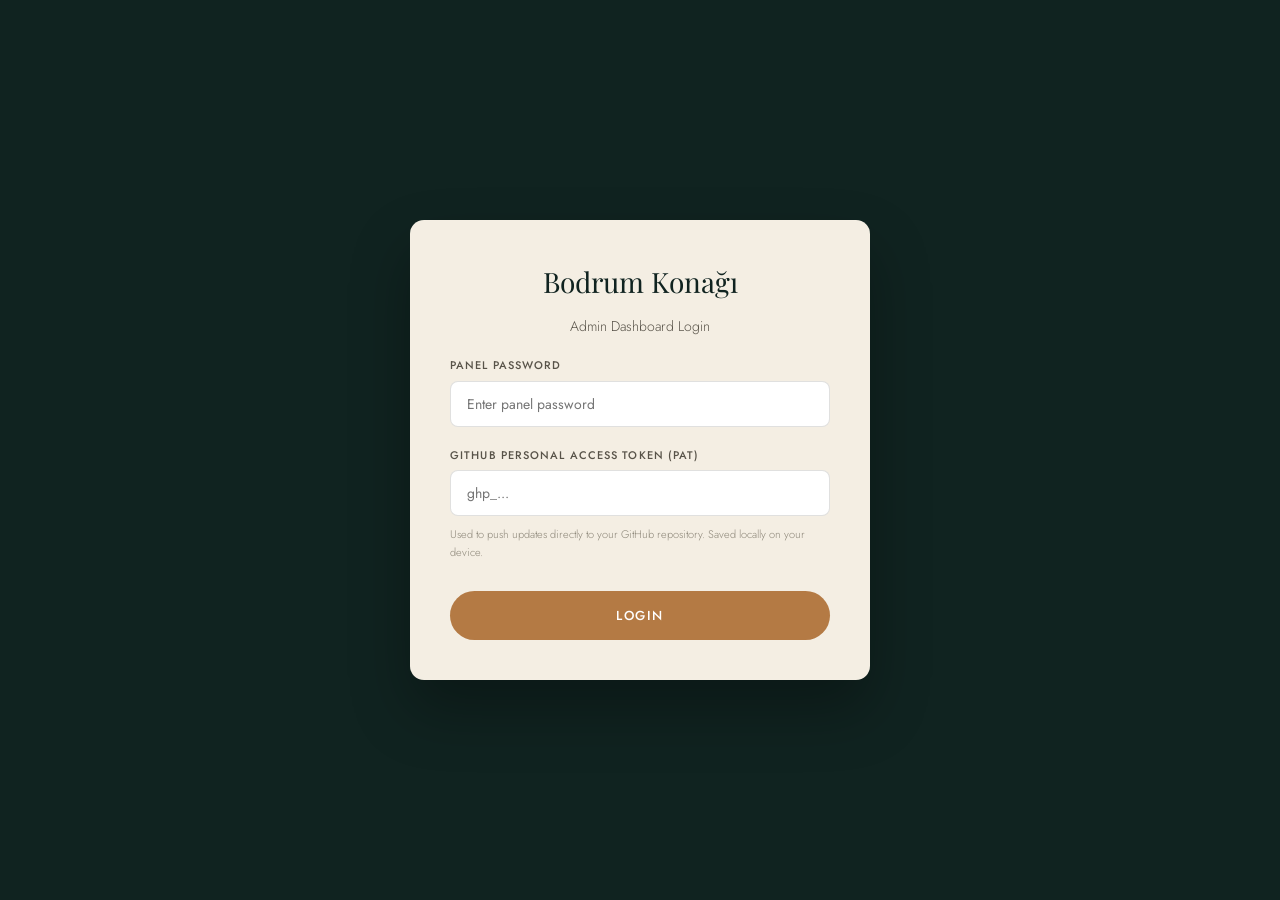
==== admin.html @ e1f04604 "feat: add room management admin panel" ====
<!DOCTYPE html>
<html lang="en">
<head>
  <meta charset="UTF-8">
  <meta name="viewport" content="width=device-width, initial-scale=1.0">
  <title>Bodrum Konağı — Admin Dashboard</title>
  <link rel="icon" href="assets/logo-mark.svg" type="image/svg+xml" />
  
  <!-- Fonts -->
  <link rel="preconnect" href="https://fonts.googleapis.com" />
  <link rel="preconnect" href="https://fonts.gstatic.com" crossorigin />
  <link href="https://fonts.googleapis.com/css2?family=Playfair+Display:ital,wght@0,400;0,500;0,600;0,700&family=Jost:wght@300;400;500;600&display=swap" rel="stylesheet" />
  
  <link rel="stylesheet" href="css/style.css" />
  <style>
    /* Inline CSS additions for admin panel to keep it isolated and neat */
    .admin-body {
      background: var(--paper-2);
      min-height: 100vh;
      color: var(--ink);
      font-family: var(--sans);
    }
    .admin-header {
      background: var(--dark);
      color: var(--cream);
      padding: 20px 0;
      border-bottom: 1px solid var(--line-d2);
      position: sticky;
      top: 0;
      z-index: 100;
    }
    .admin-header__inner {
      display: flex;
      justify-content: space-between;
      align-items: center;
    }
    .admin-header__title {
      font-family: var(--serif);
      font-size: 24px;
      font-weight: 500;
      display: flex;
      align-items: center;
      gap: 12px;
    }
    .admin-header__actions {
      display: flex;
      gap: 14px;
      align-items: center;
    }
    .admin-card {
      background: var(--paper);
      border: 1px solid var(--line);
      border-radius: var(--radius);
      padding: 24px;
      margin-top: 30px;
      box-shadow: 0 10px 30px -15px rgba(35,35,31,0.08);
    }
    .admin-grid {
      display: grid;
      grid-template-columns: repeat(auto-fill, minmax(320px, 1fr));
      gap: 24px;
      margin-top: 24px;
    }
    .room-card {
      background: var(--paper);
      border: 1px solid var(--line);
      border-radius: var(--radius);
      overflow: hidden;
      display: flex;
      flex-direction: column;
      transition: transform 0.3s var(--ease), box-shadow 0.3s var(--ease);
      position: relative;
    }
    .room-card:hover {
      transform: translateY(-4px);
      box-shadow: 0 15px 30px -10px rgba(35,35,31,0.12);
    }
    .room-card__img {
      width: 100%;
      height: 180px;
      object-fit: cover;
      border-bottom: 1px solid var(--line);
    }
    .room-card__content {
      padding: 20px;
      display: flex;
      flex-direction: column;
      flex: 1;
      gap: 12px;
    }
    .room-card__title {
      font-family: var(--serif);
      font-size: 20px;
      color: var(--ink);
    }
    .room-card__price {
      font-size: 24px;
      font-family: var(--serif);
      color: var(--bronze);
      font-weight: 600;
    }
    .room-card__meta {
      display: flex;
      flex-wrap: wrap;
      gap: 10px;
      font-size: 13px;
      color: var(--ink-soft);
    }
    .room-card__btn {
      margin-top: auto;
      width: 100%;
      justify-content: center;
    }
    
    /* Login Overlay */
    .login-overlay {
      position: fixed;
      inset: 0;
      background: var(--dark);
      z-index: 1000;
      display: flex;
      align-items: center;
      justify-content: center;
      padding: 20px;
      transition: opacity 0.5s var(--ease), visibility 0.5s;
    }
    .login-overlay.is-hidden {
      opacity: 0;
      visibility: hidden;
      pointer-events: none;
    }
    .login-card {
      background: var(--paper);
      border-radius: var(--radius);
      padding: 40px;
      width: 100%;
      max-width: 460px;
      box-shadow: 0 30px 60px rgba(0,0,0,0.3);
      display: flex;
      flex-direction: column;
      gap: 20px;
    }
    .login-card__title {
      font-family: var(--serif);
      font-size: 28px;
      text-align: center;
      color: var(--dark);
    }
    .login-card__desc {
      font-size: 14px;
      color: var(--ink-soft);
      text-align: center;
      margin-top: -10px;
    }
    .form-group {
      display: flex;
      flex-direction: column;
      gap: 6px;
    }
    .form-group label {
      font-size: 11px;
      letter-spacing: 0.1em;
      text-transform: uppercase;
      font-weight: 500;
      color: var(--ink-soft);
    }
    .form-input {
      padding: 12px 16px;
      border-radius: 8px;
      border: 1px solid var(--line);
      background: #fff;
      font-size: 14px;
      color: var(--ink);
      outline: none;
      transition: border-color 0.3s;
    }
    .form-input:focus {
      border-color: var(--bronze);
    }
    
    /* Edit Modal */
    .modal {
      position: fixed;
      inset: 0;
      background: rgba(16, 35, 32, 0.6);
      backdrop-filter: blur(8px);
      z-index: 900;
      display: flex;
      align-items: center;
      justify-content: center;
      padding: 20px;
      opacity: 0;
      visibility: hidden;
      transition: opacity 0.4s var(--ease), visibility 0.4s;
    }
    .modal.is-open {
      opacity: 1;
      visibility: visible;
    }
    .modal-content {
      background: var(--paper);
      border: 1px solid var(--line);
      border-radius: var(--radius);
      width: 100%;
      max-width: 700px;
      max-height: 90vh;
      overflow-y: auto;
      padding: 36px;
      box-shadow: 0 20px 50px rgba(0,0,0,0.25);
      position: relative;
    }
    .modal-header {
      display: flex;
      justify-content: space-between;
      align-items: center;
      border-bottom: 1px solid var(--line);
      padding-bottom: 18px;
      margin-bottom: 24px;
    }
    .modal-title {
      font-family: var(--serif);
      font-size: 24px;
      color: var(--dark);
    }
    .modal-close {
      font-size: 28px;
      cursor: pointer;
      line-height: 1;
      color: var(--muted);
      transition: color 0.3s;
    }
    .modal-close:hover {
      color: var(--ink);
    }
    .modal-grid {
      display: grid;
      grid-template-columns: 1fr 1fr;
      gap: 20px;
    }
    .modal-grid--full {
      grid-column: span 2;
    }
    .modal-actions {
      display: flex;
      justify-content: flex-end;
      gap: 14px;
      margin-top: 30px;
      border-top: 1px solid var(--line);
      padding-top: 20px;
    }
    
    /* Lang badge tabs */
    .tab-nav {
      display: flex;
      gap: 8px;
      margin-bottom: 14px;
      border-bottom: 1px solid var(--line);
      padding-bottom: 8px;
    }
    .tab-btn {
      font-size: 12px;
      font-weight: 500;
      padding: 6px 12px;
      border-radius: 4px;
      opacity: 0.6;
    }
    .tab-btn.is-active {
      background: var(--dark);
      color: var(--cream);
      opacity: 1;
    }
    .lang-section {
      display: none;
    }
    .lang-section.is-active {
      display: block;
    }
  </style>
</head>
<body class="admin-body">

  <!-- ============================ LOGIN OVERLAY ============================ -->
  <div class="login-overlay" id="loginOverlay">
    <div class="login-card">
      <div class="login-card__title">Bodrum Konağı</div>
      <div class="login-card__desc">Admin Dashboard Login</div>
      
      <div class="form-group">
        <label for="adminPass">Panel Password</label>
        <input type="password" id="adminPass" class="form-input" placeholder="Enter panel password" required />
      </div>
      
      <div class="form-group">
        <label for="ghToken">GitHub Personal Access Token (PAT)</label>
        <input type="password" id="ghToken" class="form-input" placeholder="ghp_..." required />
        <span style="font-size: 11px; color: var(--muted); margin-top: 4px;">Used to push updates directly to your GitHub repository. Saved locally on your device.</span>
      </div>
      
      <button class="btn btn--solid" id="loginBtn" style="justify-content: center; margin-top: 10px;">Login</button>
    </div>
  </div>

  <!-- ============================ HEADER ============================ -->
  <header class="admin-header">
    <div class="container admin-header__inner">
      <div class="admin-header__title">
        <img src="assets/logo-mark.svg" alt="" width="28" height="26" style="filter: brightness(0) invert(1);" />
        <span>BODRUM KONAĞI <span style="font-family: var(--script); color: var(--bronze-lt); font-size: 28px; margin-left: 6px;">Admin</span></span>
      </div>
      <div class="admin-header__actions">
        <button class="btn btn--outline-light" id="logoutBtn">Logout</button>
        <button class="btn btn--solid" id="publishBtn">Publish Changes</button>
      </div>
    </div>
  </header>

  <!-- ============================ DASHBOARD CONTENT ============================ -->
  <main class="container" style="padding-bottom: 80px;">
    
    <div class="admin-card">
      <h2 style="font-family: var(--serif); font-size: 28px; margin-bottom: 8px;">Rooms Management</h2>
      <p style="color: var(--ink-soft); font-size: 15px;">Update room rates, info, capacity, and details. Changes will be deployed automatically to the live website.</p>
      
      <div class="admin-grid" id="roomsGrid">
        <!-- Rendered dynamically -->
      </div>
    </div>
    
  </main>

  <!-- ============================ EDIT MODAL ============================ -->
  <div class="modal" id="editModal">
    <div class="modal-content">
      <div class="modal-header">
        <h3 class="modal-title" id="modalTitle">Edit Room</h3>
        <span class="modal-close" id="modalClose">&times;</span>
      </div>
      
      <form id="editForm">
        <input type="hidden" id="editRoomId" />
        
        <div class="tab-nav">
          <button type="button" class="tab-btn is-active" data-lang-tab="tr">Türkçe (TR)</button>
          <button type="button" class="tab-btn" data-lang-tab="en">English (EN)</button>
        </div>
        
        <!-- Localized Fields -->
        <div class="lang-section is-active" id="lang-tr">
          <div class="modal-grid">
            <div class="form-group modal-grid--full">
              <label for="roomNameTr">Oda Adı (TR)</label>
              <input type="text" id="roomNameTr" class="form-input" required />
            </div>
            <div class="form-group">
              <label for="roomViewTr">Manzara (TR)</label>
              <input type="text" id="roomViewTr" class="form-input" />
            </div>
            <div class="form-group">
              <label for="roomFloorTr">Bulunduğu Kat (TR)</label>
              <input type="text" id="roomFloorTr" class="form-input" />
            </div>
            <div class="form-group modal-grid--full">
              <label for="roomDescTr">Oda Açıklaması (TR)</label>
              <textarea id="roomDescTr" class="form-input" rows="3" style="resize: vertical;" required></textarea>
            </div>
            <div class="form-group modal-grid--full">
              <label for="roomBedsTr">Yatak Tipi (TR)</label>
              <input type="text" id="roomBedsTr" class="form-input" />
            </div>
          </div>
        </div>
        
        <div class="lang-section" id="lang-en">
          <div class="modal-grid">
            <div class="form-group modal-grid--full">
              <label for="roomNameEn">Room Name (EN)</label>
              <input type="text" id="roomNameEn" class="form-input" required />
            </div>
            <div class="form-group">
              <label for="roomViewEn">View (EN)</label>
              <input type="text" id="roomViewEn" class="form-input" />
            </div>
            <div class="form-group">
              <label for="roomFloorEn">Floor (EN)</label>
              <input type="text" id="roomFloorEn" class="form-input" />
            </div>
            <div class="form-group modal-grid--full">
              <label for="roomDescEn">Room Description (EN)</label>
              <textarea id="roomDescEn" class="form-input" rows="3" style="resize: vertical;" required></textarea>
            </div>
            <div class="form-group modal-grid--full">
              <label for="roomBedsEn">Bed Type (EN)</label>
              <input type="text" id="roomBedsEn" class="form-input" />
            </div>
          </div>
        </div>
        
        <!-- Common Fields -->
        <div class="modal-grid" style="margin-top: 24px; border-top: 1px solid var(--line); padding-top: 20px;">
          <div class="form-group">
            <label for="roomPrice">Price per Night (TRY)</label>
            <input type="number" id="roomPrice" class="form-input" min="0" required />
          </div>
          <div class="form-group">
            <label for="roomCapacity">Guest Capacity</label>
            <input type="number" id="roomCapacity" class="form-input" min="1" max="10" required />
          </div>
          <div class="form-group">
            <label for="roomSize">Room Size (m²)</label>
            <input type="number" id="roomSize" class="form-input" min="1" required />
          </div>
          <div class="form-group">
            <label for="roomCount">Room Count</label>
            <input type="number" id="roomCount" class="form-input" min="1" required />
          </div>
        </div>
        
        <div class="modal-actions">
          <button type="button" class="btn btn--outline" id="modalCancelBtn">Cancel</button>
          <button type="submit" class="btn btn--solid">Save Changes</button>
        </div>
      </form>
    </div>
  </div>

  <script src="js/data.js"></script>
  <script src="js/admin.js"></script>
</body>
</html>
---- css/style.css ----
/* =============================================================================
   BODRUM KONAĞI — STYLES
   Palette: Aegean (paper/sand · teal-charcoal · bronze + turquoise)
   Type:    Playfair Display (display) · Jost (UI/body) · Sacramento (script)
   ========================================================================== */

:root{
  --paper:#F4EEE3; --paper-2:#ECE4D6; --sand:#E3D8C5;
  --ink:#23231F; --ink-soft:#585349; --muted:#8C8678;
  --dark:#102320; --dark-2:#163029; --dark-3:#1E3A33;
  --cream:#F1E9DB; --cream-soft:#CBC4B4; --muted-d:#90A39A;
  --sun:#E08A3C; --bronze:#B47A44; --bronze-lt:#CB9357; --teal:#2E7C72; --turq:#46B29D;

  --line:rgba(35,35,31,.14); --line-2:rgba(35,35,31,.08);
  --line-d:rgba(241,233,219,.18); --line-d2:rgba(241,233,219,.08);

  --serif:'Playfair Display',Georgia,'Times New Roman',serif;
  --sans:'Jost',-apple-system,BlinkMacSystemFont,system-ui,sans-serif;
  --script:'Sacramento','Segoe Script',cursive;

  --container:1280px;
  --gut:clamp(20px,5vw,80px);
  --ease:cubic-bezier(.22,.61,.36,1);
  --ease-2:cubic-bezier(.76,0,.24,1);
  --radius:14px;
}

/* ---------- reset ---------- */
*,*::before,*::after{box-sizing:border-box;margin:0;padding:0}
html{scroll-behavior:smooth;-webkit-text-size-adjust:100%}
@media (prefers-reduced-motion:reduce){html{scroll-behavior:auto}}
body{
  font-family:var(--sans);
  background:var(--paper);
  color:var(--ink);
  line-height:1.6;
  font-weight:300;
  -webkit-font-smoothing:antialiased;
  text-rendering:optimizeLegibility;
  overflow-x:hidden;
}
img{display:block;max-width:100%;height:auto}
a{color:inherit;text-decoration:none}
button{font-family:inherit;cursor:pointer;border:none;background:none;color:inherit}
ul{list-style:none}
input,select{font-family:inherit;color:inherit}
::selection{background:var(--bronze);color:#fff}

/* hide native cursor when custom cursor is active */
body.has-cursor, body.has-cursor *{cursor:none !important}

/* ---------- typography ---------- */
.display{font-family:var(--serif);font-weight:500;line-height:1.04;letter-spacing:-.01em}
.display-i{font-family:var(--serif);font-style:italic;font-weight:500;line-height:1.04}
.eyebrow{
  display:inline-block;font-size:12px;font-weight:500;letter-spacing:.26em;
  text-transform:uppercase;color:var(--bronze);position:relative;padding-left:34px;
}
.eyebrow::before{content:"";position:absolute;left:0;top:50%;width:24px;height:1px;background:currentColor;opacity:.8}
.eyebrow--light{color:var(--bronze-lt)}
.section--dark .eyebrow{color:var(--bronze-lt)}

.section{padding:clamp(80px,11vw,160px) 0}
.container{width:100%;max-width:var(--container);margin:0 auto;padding:0 var(--gut)}
.section--dark{background:var(--dark);color:var(--cream)}
.section-title{font-size:clamp(34px,5.2vw,68px)}
.section-head{display:flex;justify-content:space-between;align-items:flex-end;gap:40px;margin-bottom:clamp(40px,6vw,72px)}
.section-head--center{flex-direction:column;align-items:center;text-align:center}
.section-head--center .section-title{max-width:16ch}
.section-head__note{max-width:42ch;color:var(--muted-d);font-size:16px}
.section-head .eyebrow{margin-bottom:22px}

/* ---------- buttons ---------- */
.btn{
  display:inline-flex;align-items:center;gap:10px;
  font-size:13px;font-weight:500;letter-spacing:.12em;text-transform:uppercase;
  padding:15px 26px;border-radius:60px;transition:.4s var(--ease);white-space:nowrap;
}
.btn .icon{width:17px;height:17px}
.btn--ghost{border:1px solid var(--line)}
.btn--ghost:hover{background:var(--ink);color:var(--paper);border-color:var(--ink)}
.btn--solid{background:var(--bronze);color:#fff}
.btn--solid:hover{background:var(--sun)}
.btn--dark{background:var(--ink);color:var(--paper)}
.btn--dark:hover{background:var(--bronze)}
.btn--outline{border:1px solid var(--line);color:var(--ink)}
.btn--outline:hover{background:var(--ink);color:var(--paper);border-color:var(--ink)}
.btn--outline-light{border-color:var(--line-d);color:var(--cream)}
.btn--outline-light:hover{background:var(--cream);color:var(--dark);border-color:var(--cream)}

.round-btn{
  width:52px;height:52px;border-radius:50%;border:1px solid var(--line-d);
  display:inline-flex;align-items:center;justify-content:center;transition:.4s var(--ease)}
.round-btn .icon{width:20px;height:20px}
.round-btn:hover{background:var(--cream);color:var(--dark);border-color:var(--cream)}

.icon{width:20px;height:20px;display:inline-block;vertical-align:middle;flex:none}

/* ---------- reveal animation ---------- */
.reveal{opacity:0;transform:translateY(30px);transition:opacity 1s var(--ease),transform 1s var(--ease)}
.reveal.is-in{opacity:1;transform:none}
@media (prefers-reduced-motion:reduce){.reveal{opacity:1;transform:none;transition:none}}

/* =========================== PRELOADER =========================== */
.preloader{position:fixed;inset:0;z-index:2000;background:var(--dark);
  display:flex;align-items:center;justify-content:center;transition:opacity .8s var(--ease),visibility .8s}
.preloader.is-done{opacity:0;visibility:hidden}
.preloader__inner{text-align:center;color:var(--cream)}
.preloader__mark{display:none}
.preloader__logo{margin:0 auto 18px;color:var(--cream);opacity:.96;animation:floaty 3s ease-in-out infinite}
.preloader__name{font-family:var(--serif);font-size:30px;letter-spacing:.18em}
.preloader__name span{font-family:var(--script);font-style:normal;color:var(--bronze-lt);letter-spacing:0;font-size:34px;margin-left:6px}
.preloader__count{font-size:13px;letter-spacing:.2em;color:var(--muted-d);margin-top:14px}
@keyframes floaty{50%{transform:translateY(-8px)}}

/* =========================== CUSTOM CURSOR =========================== */
.cursor{position:fixed;top:0;left:0;z-index:1500;pointer-events:none;mix-blend-mode:difference;display:none}
body.has-cursor .cursor{display:block}
.cursor__dot{position:absolute;width:6px;height:6px;border-radius:50%;background:#fff;transform:translate(-50%,-50%)}
.cursor__ring{position:absolute;width:40px;height:40px;border:1px solid rgba(255,255,255,.7);border-radius:50%;
  transform:translate(-50%,-50%);transition:width .3s var(--ease),height .3s var(--ease),opacity .3s}
.cursor.is-hover .cursor__ring{width:64px;height:64px;background:rgba(255,255,255,.08)}
.cursor.is-down .cursor__ring{width:30px;height:30px}

/* =========================== HEADER =========================== */
.header{position:fixed;top:0;left:0;width:100%;z-index:1000;transition:.5s var(--ease);color:#fff}
.header__inner{display:flex;align-items:center;justify-content:space-between;
  padding:22px var(--gut);gap:20px;transition:.5s var(--ease)}
.header::after{content:"";position:absolute;inset:0;background:var(--paper);opacity:0;transition:.5s var(--ease);z-index:-1;
  box-shadow:0 1px 0 var(--line)}
.header.is-solid{color:var(--ink)}
.header.is-solid::after{opacity:1}
.header.is-solid .lang__btn,.header.is-solid .header__link{color:var(--ink)}
.header.is-hidden{transform:translateY(-100%)}

.header__left,.header__right{display:flex;align-items:center;gap:24px;flex:1}
.header__right{justify-content:flex-end}
.nav-btn{display:inline-flex;align-items:center;gap:9px;font-size:12px;letter-spacing:.18em;text-transform:uppercase;font-weight:500}
.nav-btn .icon{width:22px;height:22px}
.lang{display:inline-flex;align-items:center;gap:7px;font-size:12px;letter-spacing:.1em;font-weight:500}
.lang__btn{opacity:.55;transition:.3s;letter-spacing:.1em}
.lang__btn.is-active{opacity:1}
.lang__btn:hover{opacity:1}
.lang__sep{opacity:.4}
.header__link{font-size:12px;letter-spacing:.18em;text-transform:uppercase;font-weight:500}
.header__book{padding:12px 22px}
.header.is-solid .header__book{border-color:var(--line)}

/* brand */
.brand{display:inline-flex;align-items:center;gap:11px}
.brand__mark{color:currentColor}
.brand__text{display:flex;flex-direction:column;line-height:1}
.brand__name{font-family:var(--serif);font-size:18px;letter-spacing:.22em;font-weight:600}
.brand__sub{font-family:var(--script);font-size:21px;color:var(--bronze-lt);margin-top:-3px;margin-left:1px}
.header.is-solid .brand__sub{color:var(--bronze)}

/* =========================== FULLSCREEN MENU =========================== */
.menu{position:fixed;inset:0;z-index:1200;visibility:hidden;pointer-events:none}
.menu.is-open{visibility:visible;pointer-events:auto}
.menu__bg{position:absolute;inset:0;background:var(--dark);clip-path:circle(0% at calc(100% - 60px) 60px);
  transition:clip-path .8s var(--ease-2)}
.menu.is-open .menu__bg{clip-path:circle(150% at calc(100% - 60px) 60px)}
.menu__close{position:absolute;top:26px;right:var(--gut);z-index:2;color:var(--cream);width:48px;height:48px;
  display:flex;align-items:center;justify-content:center;border:1px solid var(--line-d);border-radius:50%;transition:.4s}
.menu__close .icon{width:22px;height:22px}
.menu__close:hover{background:var(--cream);color:var(--dark)}
.menu__inner{position:relative;z-index:1;height:100%;display:grid;grid-template-columns:1.4fr .8fr;align-items:center;
  gap:40px;padding:0 var(--gut);max-width:var(--container);margin:0 auto;opacity:0;transition:opacity .4s .3s}
.menu.is-open .menu__inner{opacity:1}
.menu__nav{display:flex;flex-direction:column;gap:6px}
.menu__link{font-family:var(--serif);font-size:clamp(34px,6vw,64px);color:var(--cream);line-height:1.12;
  display:flex;align-items:baseline;gap:20px;transition:.4s var(--ease);opacity:.92}
.menu__link:hover{color:var(--bronze-lt);transform:translateX(14px)}
.menu__num{font-family:var(--sans);font-size:13px;letter-spacing:.1em;color:var(--muted-d);font-weight:400}
.menu__aside{display:flex;flex-direction:column;gap:36px;border-left:1px solid var(--line-d);padding-left:48px}
.menu__group{display:flex;flex-direction:column;gap:8px}
.menu__label{font-size:11px;letter-spacing:.24em;text-transform:uppercase;color:var(--bronze-lt);margin-bottom:6px}
.menu__contact{color:var(--cream);font-size:17px;transition:.3s}
.menu__contact:hover{color:var(--bronze-lt)}
.menu__addr{color:var(--cream-soft);font-size:15px;line-height:1.7}

/* =========================== HERO =========================== */
.hero{position:relative;min-height:100svh;display:flex;flex-direction:column;justify-content:center;
  align-items:center;text-align:center;color:#fff;padding:120px var(--gut) 220px;overflow:hidden}
.hero__media{position:absolute;inset:0;z-index:-2}
.hero__img{width:100%;height:120%;object-fit:cover;will-change:transform}
.hero__scrim{position:absolute;inset:0;background:
  linear-gradient(180deg,rgba(16,35,32,.46) 0%,rgba(16,35,32,.12) 28%,rgba(16,35,32,.25) 62%,rgba(16,35,32,.72) 100%)}
.hero__content{max-width:1000px;display:flex;flex-direction:column;align-items:center;gap:18px;z-index:1}
.hero__content .eyebrow{margin-bottom:8px;color:#fff;opacity:.92}
.hero__title{font-size:clamp(52px,11vw,150px);font-weight:500;text-shadow:0 4px 40px rgba(0,0,0,.25)}
.hero__tag{font-size:clamp(22px,3.4vw,40px);color:#fff;opacity:.96;margin-top:-6px}
.hero__support{max-width:54ch;font-size:clamp(15px,1.5vw,18px);color:rgba(255,255,255,.86);font-weight:300}

.hero__scroll{position:absolute;bottom:34px;left:50%;transform:translateX(-50%);
  display:flex;flex-direction:column;align-items:center;gap:10px;font-size:11px;letter-spacing:.24em;
  text-transform:uppercase;color:rgba(255,255,255,.8);z-index:1}
.hero__scroll-line{width:1px;height:46px;background:linear-gradient(rgba(255,255,255,.9),transparent);position:relative;overflow:hidden}
.hero__scroll-line::after{content:"";position:absolute;top:-46px;left:0;width:100%;height:46px;background:rgba(255,255,255,.95);animation:scrolldown 2.1s var(--ease) infinite}
@keyframes scrolldown{0%{top:-46px}60%,100%{top:46px}}

/* glass booking bar */
.glass{background:rgba(255,255,255,.10);backdrop-filter:blur(16px);-webkit-backdrop-filter:blur(16px);
  border:1px solid rgba(255,255,255,.22)}
.booking{position:absolute;bottom:104px;left:0;right:0;margin-inline:auto;z-index:2;
  width:min(1080px,calc(100% - 2*var(--gut)));border-radius:16px;padding:14px;
  display:grid;grid-template-columns:1fr 1fr 1fr .9fr auto;gap:6px;align-items:center}
.booking__field{display:flex;flex-direction:column;gap:5px;padding:8px 16px;border-right:1px solid rgba(255,255,255,.16);text-align:left}
.booking__field:nth-child(4){border-right:none}
.booking__field label{font-size:10px;letter-spacing:.2em;text-transform:uppercase;color:rgba(255,255,255,.7)}
.booking__field input,.booking__field select{
  background:none;border:none;color:#fff;font-size:15px;font-weight:300;width:100%;outline:none}
.booking__field input[type=date]{color-scheme:dark}
.booking__field select option{color:#1a1a1a}
.select{position:relative;display:flex;align-items:center}
.select .icon{position:absolute;right:0;width:16px;height:16px;pointer-events:none;color:rgba(255,255,255,.75)}
.select select{appearance:none;-webkit-appearance:none;padding-right:20px}
.booking__btn{display:inline-flex;align-items:center;justify-content:center;gap:10px;background:var(--bronze);color:#fff;
  border-radius:12px;padding:18px 24px;font-size:12px;letter-spacing:.14em;text-transform:uppercase;font-weight:500;
  height:100%;transition:.4s var(--ease)}
.booking__btn:hover{background:var(--sun)}
.booking__btn .icon{width:16px;height:16px;transition:transform .4s var(--ease)}
.booking__btn:hover .icon{transform:translateX(4px)}

/* =========================== INTRO / STATS =========================== */
.intro__grid{display:grid;grid-template-columns:1.15fr 1fr;gap:clamp(40px,7vw,110px);align-items:end}
.intro__statement{font-size:clamp(28px,3.6vw,48px);margin-top:24px}
.intro__body{display:flex;flex-direction:column;gap:20px;color:var(--ink-soft);font-size:17px;max-width:46ch}
.stats{display:grid;grid-template-columns:repeat(4,1fr);gap:30px;margin-top:clamp(56px,8vw,100px);
  border-top:1px solid var(--line);padding-top:48px}
.stat{display:flex;flex-direction:column;gap:8px}
.stat__num{font-family:var(--serif);font-size:clamp(40px,5vw,64px);font-weight:500;color:var(--ink);line-height:1}
.stat__label{font-size:13px;letter-spacing:.04em;color:var(--muted);text-transform:uppercase;letter-spacing:.12em}

/* =========================== DIVIDER =========================== */
.divider{position:relative;min-height:78vh;display:flex;align-items:center;justify-content:center;
  text-align:center;color:#fff;overflow:hidden}
.divider__media{position:absolute;inset:0;z-index:-1}
.divider__img{width:100%;height:120%;object-fit:cover;will-change:transform}
.divider__scrim{position:absolute;inset:0;background:rgba(16,35,32,.34)}
.divider__content{display:flex;flex-direction:column;align-items:center;gap:18px}
.divider__content .eyebrow{color:#fff}
.divider__title{display:flex;flex-direction:column;font-size:clamp(44px,9vw,120px)}
.divider__title em{color:#fff}

/* =========================== AMENITIES =========================== */
.tabs{display:flex;justify-content:center;flex-wrap:wrap;gap:8px;margin-bottom:46px}
.tab{font-size:13px;letter-spacing:.12em;text-transform:uppercase;color:var(--muted-d);
  padding:11px 22px;border-radius:60px;border:1px solid transparent;transition:.4s var(--ease);font-weight:500}
.tab:hover{color:var(--cream)}
.tab.is-active{color:var(--dark);background:var(--cream);border-color:var(--cream)}

.gallery{display:grid;grid-template-columns:repeat(4,1fr);gap:14px;grid-auto-rows:1fr}
.gallery__item{position:relative;overflow:hidden;border-radius:10px;aspect-ratio:3/4;
  opacity:0;transform:translateY(20px) scale(.98);transition:opacity .7s var(--ease),transform .7s var(--ease)}
.gallery__item.is-in{opacity:1;transform:none}
.gallery__item:first-child{grid-row:span 2;aspect-ratio:auto}
.gallery__item img{width:100%;height:100%;object-fit:cover;transition:transform 1s var(--ease)}
.gallery__item:hover img{transform:scale(1.06)}
.gallery__item figcaption{position:absolute;left:18px;bottom:16px;color:#fff;font-size:13px;letter-spacing:.1em;
  text-transform:uppercase;z-index:1;text-shadow:0 2px 16px rgba(0,0,0,.5)}
.gallery__item::after{content:"";position:absolute;inset:0;background:linear-gradient(transparent 55%,rgba(0,0,0,.55))}

.amenity-row{display:grid;grid-template-columns:repeat(4,1fr);gap:22px;margin-top:46px;
  border-top:1px solid var(--line-d);padding-top:40px}
.amenity-row li{display:flex;align-items:center;gap:13px;font-size:15px;color:var(--cream-soft)}
.amenity-row .icon{width:26px;height:26px;color:var(--bronze-lt);flex:none}

/* =========================== ROOMS =========================== */
.filters{display:flex;flex-wrap:wrap;gap:8px;margin-bottom:clamp(36px,5vw,60px)}
.filter{font-size:12px;letter-spacing:.1em;text-transform:uppercase;color:var(--muted-d);
  padding:9px 18px;border-radius:50px;border:1px solid var(--line-d);transition:.35s var(--ease);font-weight:500}
.filter:hover{color:var(--cream);border-color:var(--cream-soft)}
.filter.is-active{background:var(--cream);color:var(--dark);border-color:var(--cream)}

.rooms__list{display:flex;flex-direction:column;gap:clamp(60px,9vw,120px)}
.room-row{display:grid;grid-template-columns:1fr 1.12fr;gap:clamp(30px,5vw,80px);align-items:center}
.room-row:nth-child(even){grid-template-columns:1.12fr 1fr}
.room-row:nth-child(even) .room-row__media{order:-1}
.room-row__media{position:relative;overflow:hidden;border-radius:14px;aspect-ratio:4/3}
.room-row__media img{width:100%;height:100%;object-fit:cover;transition:transform 1.1s var(--ease)}
.room-row:hover .room-row__media img{transform:scale(1.05)}
.room-row__num{position:absolute;top:18px;left:20px;font-family:var(--serif);font-size:54px;color:rgba(255,255,255,.92);
  z-index:1;text-shadow:0 2px 24px rgba(0,0,0,.45);line-height:1}
.room-row__info{display:flex;flex-direction:column;align-items:flex-start;gap:16px}
.room-chip{font-size:11px;letter-spacing:.2em;text-transform:uppercase;color:var(--bronze-lt);
  border:1px solid var(--line-d);padding:5px 13px;border-radius:50px}
.room-row__name{font-family:var(--serif);font-size:clamp(28px,3.4vw,44px);font-weight:500;line-height:1.05}
.room-row__specs{display:flex;flex-wrap:wrap;gap:22px;color:var(--muted-d);font-size:14px}
.room-row__specs span{display:inline-flex;align-items:center;gap:8px}
.room-row__specs .icon{width:18px;height:18px;color:var(--bronze-lt)}
.room-row__desc{color:var(--cream-soft);font-size:16px;max-width:46ch}
.room-row__amen{display:flex;gap:14px;flex-wrap:wrap}
.room-row__amen .icon{width:20px;height:20px;color:var(--muted-d)}
.room-row__foot{display:flex;align-items:center;gap:26px;flex-wrap:wrap;margin-top:6px}
.room-row__price{display:flex;flex-direction:column;line-height:1.2}
.room-row__price b{font-family:var(--serif);font-size:26px;font-weight:500;color:var(--cream)}
.room-row__price small{font-size:12px;color:var(--muted-d);letter-spacing:.08em;text-transform:uppercase}
.room-row__count{font-size:12px;color:var(--muted-d);letter-spacing:.08em}

/* =========================== REVIEWS =========================== */
.reviews__stage{position:relative;min-height:340px}
.review{position:absolute;inset:0;display:grid;grid-template-columns:.7fr 1.3fr;gap:clamp(30px,5vw,70px);
  align-items:center;opacity:0;visibility:hidden;transform:translateY(20px);transition:opacity .6s var(--ease),transform .6s var(--ease)}
.review.is-active{opacity:1;visibility:visible;transform:none;position:relative}
.review__portrait{aspect-ratio:4/5;border-radius:14px;overflow:hidden}
.review__portrait img{width:100%;height:100%;object-fit:cover}
.review__body{display:flex;flex-direction:column;gap:22px}
.review__stars{display:flex;gap:4px;color:var(--bronze-lt)}
.review__stars .icon{width:18px;height:18px}
.review__text{font-family:var(--serif);font-size:clamp(20px,2.4vw,30px);line-height:1.5;color:var(--cream);font-weight:400}
.review__quote{width:40px;height:40px;color:var(--bronze);opacity:.5}
.review__name{font-size:18px;color:var(--cream);font-weight:400}
.review__meta{font-size:13px;color:var(--muted-d);letter-spacing:.06em;margin-top:3px}

.reviews__controls{display:flex;align-items:center;justify-content:space-between;gap:24px;flex-wrap:wrap;
  margin-top:46px;padding-top:30px;border-top:1px solid var(--line-d)}
.reviews__counter{font-family:var(--serif);font-size:18px;color:var(--cream)}
.reviews__counter .reviews__sep{color:var(--muted-d);margin:0 4px}
#revTotal{color:var(--muted-d)}
.reviews__thumbs{display:flex;gap:10px;flex:1;justify-content:center}
.review-thumb{width:48px;height:48px;border-radius:50%;overflow:hidden;opacity:.4;transition:.4s var(--ease);
  border:2px solid transparent}
.review-thumb img{width:100%;height:100%;object-fit:cover}
.review-thumb.is-active{opacity:1;border-color:var(--bronze-lt)}
.review-thumb:hover{opacity:.85}
.reviews__arrows{display:flex;gap:10px}

.ratings{display:flex;flex-wrap:wrap;gap:14px;justify-content:center;margin-top:clamp(50px,7vw,84px)}
.rating{display:flex;align-items:center;gap:14px;border:1px solid var(--line-d);border-radius:14px;
  padding:16px 22px;min-width:180px;transition:.4s var(--ease)}
.rating:hover{border-color:var(--bronze-lt);background:var(--dark-2)}
.rating__score{font-family:var(--serif);font-size:30px;color:var(--cream);line-height:1}
.rating__score small{font-size:14px;color:var(--muted-d)}
.rating__meta{display:flex;flex-direction:column;gap:3px}
.rating__src{font-size:14px;color:var(--cream)}
.rating__count{font-size:12px;color:var(--muted-d)}
.rating__stars{display:flex;gap:2px;color:var(--bronze-lt)}
.rating__stars .icon{width:12px;height:12px}

/* =========================== LOCATION =========================== */
.location__grid{display:grid;grid-template-columns:1fr 1.1fr;gap:clamp(40px,6vw,90px);align-items:center}
.location__info .section-title{margin:20px 0 18px}
.location__lead{color:var(--ink-soft);font-size:17px;max-width:42ch;margin-bottom:34px}
.distances{display:flex;flex-direction:column;border-top:1px solid var(--line)}
.distances li{display:flex;align-items:center;gap:16px;padding:16px 0;border-bottom:1px solid var(--line)}
.distances__place{font-size:17px;color:var(--ink);font-weight:400}
.distances__dot{flex:1;border-bottom:1px dotted var(--line);height:1px;align-self:flex-end;margin-bottom:6px}
.distances__time{font-size:14px;color:var(--bronze);letter-spacing:.04em;white-space:nowrap}
.location__addr{display:flex;gap:14px;align-items:flex-start;margin:34px 0 28px;color:var(--ink-soft);font-size:16px;line-height:1.6}
.location__addr .icon{width:22px;height:22px;color:var(--bronze);flex:none;margin-top:2px}
.location__actions{display:flex;gap:14px;flex-wrap:wrap}
.location__map{position:relative;aspect-ratio:1/1;border-radius:18px;overflow:hidden;border:1px solid var(--line);min-height:380px;
  box-shadow:0 30px 60px -30px rgba(35,35,31,.35);background:url(../assets/images/location.jpg) center/cover no-repeat}
.location__map iframe{position:relative;z-index:1;width:100%;height:100%;border:0;filter:grayscale(.2) contrast(1.02)}
.location__maplink{position:absolute;left:14px;bottom:14px;z-index:2;font-size:11px;letter-spacing:.12em;text-transform:uppercase;
  background:rgba(16,35,32,.72);color:#fff;padding:10px 16px;border-radius:50px;backdrop-filter:blur(6px);
  display:inline-flex;align-items:center;gap:8px;transition:.3s var(--ease)}
.location__maplink .icon{width:15px;height:15px}
.location__maplink:hover{background:var(--bronze)}

/* =========================== CTA =========================== */
.cta{position:relative;overflow:hidden;text-align:center}
.cta::before{content:"";position:absolute;inset:0;z-index:0;
  background:radial-gradient(ellipse 62% 58% at 50% 50%,rgba(16,35,32,.62),rgba(16,35,32,.18) 68%,transparent)}
.cta__floats{position:absolute;inset:0;z-index:0}
.cta__float{position:absolute;border-radius:12px;overflow:hidden;opacity:.45;will-change:transform;
  box-shadow:0 30px 60px -20px rgba(0,0,0,.5)}
.cta__float img{width:100%;height:100%;object-fit:cover}
.cta__float.f1{width:190px;height:140px;top:12%;left:6%}
.cta__float.f2{width:150px;height:200px;top:18%;right:8%}
.cta__float.f3{width:170px;height:120px;bottom:14%;left:11%}
.cta__float.f4{width:140px;height:180px;bottom:10%;right:10%}
.cta__float.f5{width:120px;height:120px;top:46%;left:46%;opacity:.22}
.cta__inner{position:relative;z-index:1;display:flex;flex-direction:column;align-items:center;gap:22px}
.cta__title{font-size:clamp(36px,6vw,82px);max-width:18ch}
.cta__support{max-width:46ch;color:var(--cream-soft);font-size:17px}
.cta__actions{display:flex;gap:14px;flex-wrap:wrap;justify-content:center;margin-top:14px}

/* =========================== FOOTER =========================== */
.footer{background:#0C1B19;color:var(--cream);padding:clamp(64px,8vw,110px) 0 34px}
.footer__grid{display:grid;grid-template-columns:1.6fr 1fr 1.2fr 1fr;gap:48px}
.brand--footer .brand__name{font-size:20px}
.brand--footer .brand__sub{font-size:24px}
.footer__tag{font-size:24px;color:var(--bronze-lt);margin:18px 0 10px}
.footer__desc{color:var(--muted-d);font-size:15px;max-width:38ch}
.footer__col{display:flex;flex-direction:column;gap:13px}
.footer__label{font-size:11px;letter-spacing:.24em;text-transform:uppercase;color:var(--bronze-lt);margin-bottom:6px}
.footer__col a{color:var(--cream-soft);font-size:15px;transition:.3s;width:fit-content}
.footer__col a:hover{color:var(--bronze-lt)}
.footer__addr{color:var(--muted-d);font-size:14px;line-height:1.7;margin-top:6px}
.footer__social{display:inline-flex;align-items:center;gap:9px}
.footer__social .icon{width:18px;height:18px}
.footer__bottom{display:flex;justify-content:space-between;align-items:center;gap:20px;flex-wrap:wrap;
  margin-top:clamp(48px,7vw,84px);padding-top:28px;border-top:1px solid var(--line-d);font-size:13px;color:var(--muted-d)}
.footer__bottom .lang__btn{color:var(--cream-soft)}

/* =========================== TO TOP =========================== */
.to-top{position:fixed;right:26px;bottom:26px;z-index:900;width:50px;height:50px;border-radius:50%;
  background:var(--ink);color:var(--paper);display:flex;align-items:center;justify-content:center;
  opacity:0;visibility:hidden;transform:translateY(14px);transition:.45s var(--ease)}
.to-top.is-show{opacity:1;visibility:visible;transform:none}
.to-top .icon{width:20px;height:20px;transform:rotate(-90deg)}
.to-top:hover{background:var(--bronze)}

/* =========================== INSTAGRAM =========================== */
.instagram {
  background: var(--paper);
}
.instagram__wrapper {
  max-width: 960px;
  margin: 0 auto;
  display: flex;
  flex-direction: column;
  align-items: center;
}
.instagram__profile {
  background: var(--paper-2);
  border: 1px solid var(--line);
  border-radius: var(--radius);
  padding: 30px 40px;
  width: 100%;
  display: flex;
  gap: 36px;
  align-items: center;
  box-shadow: 0 10px 30px -15px rgba(35,35,31,0.08);
  transition: transform 0.4s var(--ease), box-shadow 0.4s var(--ease);
}
.instagram__profile:hover {
  transform: translateY(-4px);
  box-shadow: 0 20px 40px -20px rgba(35,35,31,0.12);
}
.instagram__avatar-container {
  position: relative;
  flex-shrink: 0;
}
.instagram__avatar {
  width: 90px;
  height: 90px;
  border-radius: 50%;
  padding: 3px;
  background: linear-gradient(45deg, var(--sun), var(--bronze-lt));
  display: flex;
  align-items: center;
  justify-content: center;
}
.instagram__avatar img {
  width: 100%;
  height: 100%;
  object-fit: contain;
  border-radius: 50%;
  background: var(--dark);
  padding: 14px;
  border: 2px solid var(--paper-2);
}
.instagram__badge {
  position: absolute;
  bottom: -2px;
  right: -2px;
  background: var(--bronze);
  color: #fff;
  width: 26px;
  height: 26px;
  border-radius: 50%;
  display: flex;
  align-items: center;
  justify-content: center;
  border: 2px solid var(--paper-2);
  box-shadow: 0 4px 8px rgba(0,0,0,0.1);
}
.instagram__badge .icon {
  width: 13px;
  height: 13px;
}
.instagram__profile-info {
  flex: 1;
  display: flex;
  flex-direction: column;
  gap: 12px;
}
.instagram__username-row {
  display: flex;
  align-items: center;
  gap: 20px;
  flex-wrap: wrap;
}
.instagram__username {
  font-size: 20px;
  font-weight: 500;
  color: var(--ink);
  letter-spacing: -0.01em;
}
.instagram__follow-btn {
  padding: 8px 18px;
  font-size: 11px;
}
.instagram__stats {
  display: flex;
  gap: 24px;
  font-size: 14px;
  color: var(--ink-soft);
}
.instagram__stats strong {
  color: var(--ink);
  font-weight: 500;
}
.instagram__bio {
  display: flex;
  flex-direction: column;
  gap: 4px;
}
.instagram__fullname {
  font-family: var(--serif);
  font-size: 15px;
  font-weight: 600;
  color: var(--ink);
}
.instagram__biotext {
  font-size: 14px;
  color: var(--ink-soft);
  line-height: 1.5;
  white-space: pre-line;
}
.instagram__grid {
  display: grid;
  grid-template-columns: repeat(3, 1fr);
  gap: 24px;
  width: 100%;
  margin-top: 40px;
}
.instagram__post {
  position: relative;
  aspect-ratio: 1/1;
  border-radius: var(--radius);
  overflow: hidden;
  border: 1px solid var(--line);
  box-shadow: 0 8px 24px -12px rgba(35,35,31,0.08);
}
.instagram__post-media {
  width: 100%;
  height: 100%;
}
.instagram__post-media img {
  width: 100%;
  height: 100%;
  object-fit: cover;
  transition: transform 1s var(--ease);
}
.instagram__post-overlay {
  position: absolute;
  inset: 0;
  background: rgba(16, 35, 32, 0.85);
  backdrop-filter: blur(4px);
  -webkit-backdrop-filter: blur(4px);
  opacity: 0;
  transition: opacity 0.4s var(--ease);
  display: flex;
  flex-direction: column;
  justify-content: center;
  align-items: center;
  padding: 24px;
  text-align: center;
  color: var(--cream);
}
.instagram__post-stats {
  display: flex;
  gap: 20px;
  font-size: 16px;
  font-weight: 500;
  margin-bottom: 12px;
}
.instagram__post-stats span {
  display: inline-flex;
  align-items: center;
  gap: 6px;
}
.instagram__post-stats .icon {
  width: 18px;
  height: 18px;
  color: var(--bronze-lt);
}
.instagram__post-caption {
  font-size: 13px;
  line-height: 1.5;
  color: var(--cream-soft);
  display: -webkit-box;
  -webkit-line-clamp: 3;
  -webkit-box-orient: vertical;
  overflow: hidden;
  max-width: 24ch;
}
.instagram__post:hover .instagram__post-media img {
  transform: scale(1.05);
}
.instagram__post:hover .instagram__post-overlay {
  opacity: 1;
}

/* =========================== RESPONSIVE =========================== */
@media (max-width:1024px){
  .intro__grid{grid-template-columns:1fr;gap:36px;align-items:start}
  .location__grid{grid-template-columns:1fr;gap:44px}
  .location__map{aspect-ratio:16/10}
  .menu__inner{grid-template-columns:1fr}
  .menu__aside{display:none}
  .gallery{grid-template-columns:repeat(2,1fr)}
  .gallery__item:first-child{grid-row:span 1;aspect-ratio:3/4}
  .footer__grid{grid-template-columns:1fr 1fr}
  .footer__brand{grid-column:1/-1}
}
@media (max-width:860px){
  .booking{position:static;transform:none;width:100%;grid-template-columns:1fr 1fr;margin-top:30px}
  .booking__field{border-right:none;border-bottom:1px solid rgba(255,255,255,.14)}
  .booking__field:nth-child(3),.booking__field:nth-child(4){border-bottom:none}
  .booking__btn{grid-column:1/-1}
  .hero{padding-bottom:120px;min-height:auto;padding-top:140px}
  .hero__media{height:100%}
  .hero .booking{margin-top:36px}
  .hero__scroll{display:none}
  .review{grid-template-columns:1fr;text-align:left}
  .review__portrait{max-width:200px;aspect-ratio:1/1;border-radius:50%}
  .room-row,.room-row:nth-child(even){grid-template-columns:1fr;gap:24px}
  .room-row:nth-child(even) .room-row__media{order:0}
  .amenity-row{grid-template-columns:1fr 1fr}
  .stats{grid-template-columns:1fr 1fr;gap:30px 20px}
  .section-head{flex-direction:column;align-items:flex-start;gap:20px}
  .instagram__profile {
    flex-direction: column;
    text-align: center;
    gap: 24px;
    padding: 30px 20px;
  }
  .instagram__username-row {
    justify-content: center;
  }
  .instagram__stats {
    justify-content: center;
  }
  .instagram__grid {
    grid-template-columns: 1fr;
    gap: 16px;
  }
}
@media (max-width:560px){
  .header__link{display:none}
  .nav-btn span{display:none}
  .lang{display:none}
  .header__inner{padding:16px var(--gut)}
  .booking{grid-template-columns:1fr}
  .booking__field{border-bottom:1px solid rgba(255,255,255,.14)!important}
  .gallery{grid-template-columns:1fr}
  .amenity-row{grid-template-columns:1fr}
  .footer__grid{grid-template-columns:1fr}
  .reviews__thumbs{order:3;width:100%;justify-content:flex-start;flex-wrap:wrap}
  .cta__float{display:none}
  .cta__float.f1,.cta__float.f4{display:block;opacity:.28}
  .to-top{right:16px;bottom:16px}
}
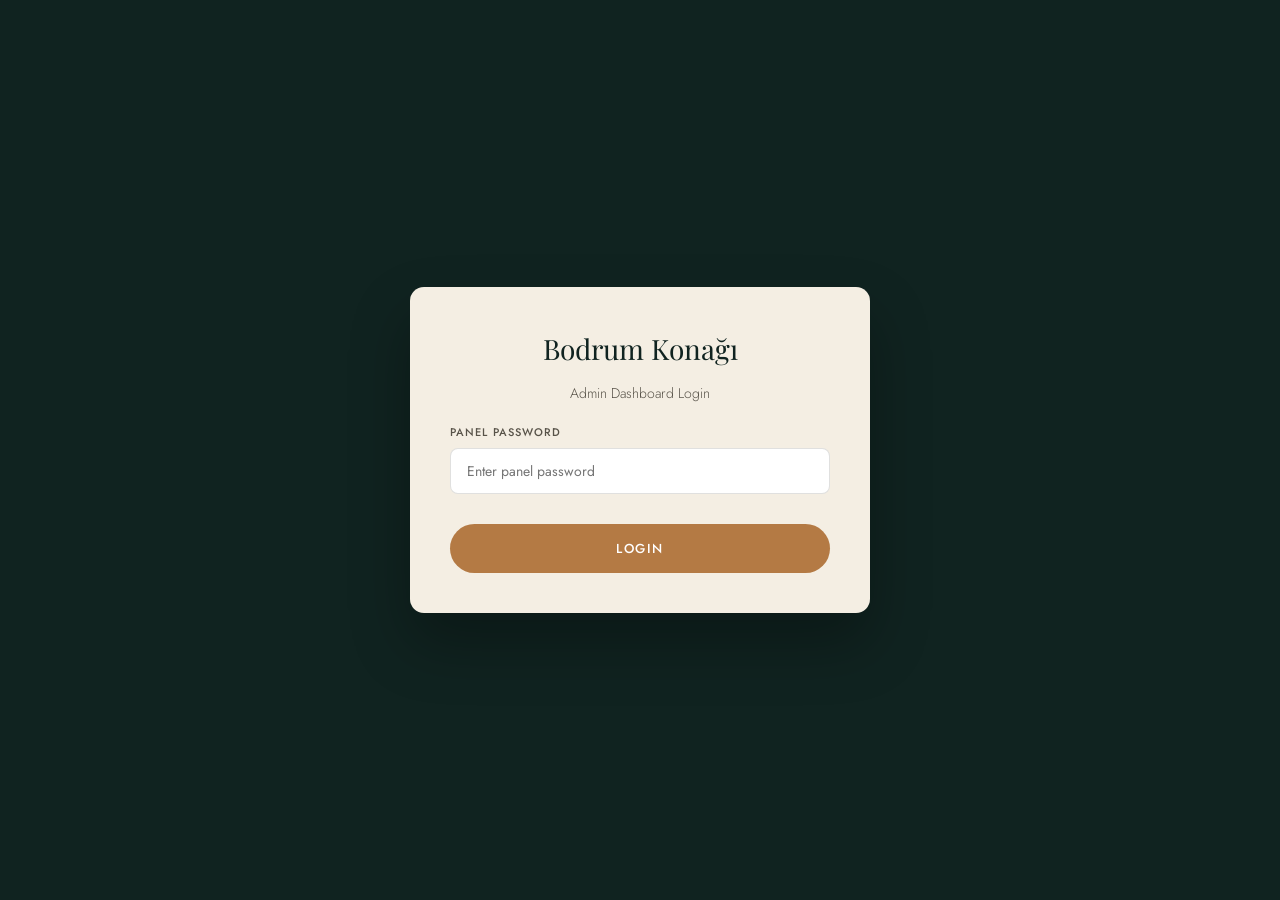
==== commit 9a56ee43: "feat: migrate admin panel to secure Vercel serverless backend" ====
--- a/admin.html
+++ b/admin.html
@@ -275,6 +275,121 @@
     .lang-section.is-active {
       display: block;
     }
+    
+    /* Image Manager Styles */
+    .image-manager-section {
+      margin-top: 24px;
+      border-top: 1px solid var(--line);
+      padding-top: 20px;
+      grid-column: span 2;
+    }
+    .image-manager-title {
+      font-family: var(--serif);
+      font-size: 18px;
+      margin-bottom: 12px;
+      color: var(--dark);
+    }
+    .image-grid {
+      display: flex;
+      flex-wrap: wrap;
+      gap: 14px;
+      margin-bottom: 16px;
+    }
+    .image-thumb-wrapper {
+      position: relative;
+      width: 100px;
+      height: 100px;
+      border-radius: 8px;
+      overflow: hidden;
+      border: 1px solid var(--line);
+      background: var(--paper-2);
+    }
+    .image-thumb-wrapper img {
+      width: 100%;
+      height: 100%;
+      object-fit: cover;
+    }
+    .image-thumb-actions {
+      position: absolute;
+      inset: 0;
+      background: rgba(16, 35, 32, 0.85);
+      display: flex;
+      justify-content: center;
+      align-items: center;
+      gap: 6px;
+      opacity: 0;
+      transition: opacity 0.2s var(--ease);
+    }
+    .image-thumb-wrapper:hover .image-thumb-actions {
+      opacity: 1;
+    }
+    .image-action-btn {
+      width: 24px;
+      height: 24px;
+      border-radius: 50%;
+      background: var(--paper);
+      color: var(--dark);
+      display: flex;
+      align-items: center;
+      justify-content: center;
+      font-size: 11px;
+      font-weight: bold;
+      cursor: pointer;
+      transition: background 0.2s;
+      border: none;
+    }
+    .image-action-btn:hover {
+      background: var(--bronze-lt);
+      color: #fff;
+    }
+    .image-action-btn--delete {
+      background: #d9534f;
+      color: #fff;
+    }
+    .image-action-btn--delete:hover {
+      background: #c9302c;
+    }
+    .image-dropzone {
+      border: 2px dashed var(--line);
+      border-radius: 8px;
+      padding: 24px;
+      text-align: center;
+      cursor: pointer;
+      background: #fff;
+      transition: border-color 0.3s, background-color 0.3s;
+      position: relative;
+    }
+    .image-dropzone:hover, .image-dropzone.dragover {
+      border-color: var(--bronze);
+      background-color: var(--paper-2);
+    }
+    .image-dropzone__text {
+      font-size: 13px;
+      color: var(--ink-soft);
+      pointer-events: none;
+    }
+    .image-dropzone__input {
+      position: absolute;
+      inset: 0;
+      width: 100%;
+      height: 100%;
+      opacity: 0;
+      cursor: pointer;
+    }
+    .image-thumb-loading {
+      position: absolute;
+      inset: 0;
+      background: rgba(255, 255, 255, 0.85);
+      display: flex;
+      flex-direction: column;
+      align-items: center;
+      justify-content: center;
+      font-size: 10px;
+      color: var(--ink);
+      font-weight: 500;
+      text-align: center;
+      padding: 6px;
+    }
   </style>
 </head>
 <body class="admin-body">
@@ -288,12 +403,6 @@
       <div class="form-group">
         <label for="adminPass">Panel Password</label>
         <input type="password" id="adminPass" class="form-input" placeholder="Enter panel password" required />
-      </div>
-      
-      <div class="form-group">
-        <label for="ghToken">GitHub Personal Access Token (PAT)</label>
-        <input type="password" id="ghToken" class="form-input" placeholder="ghp_..." required />
-        <span style="font-size: 11px; color: var(--muted); margin-top: 4px;">Used to push updates directly to your GitHub repository. Saved locally on your device.</span>
       </div>
       
       <button class="btn btn--solid" id="loginBtn" style="justify-content: center; margin-top: 10px;">Login</button>
@@ -415,6 +524,25 @@
           </div>
         </div>
         
+        <!-- Image Manager Section -->
+        <div class="image-manager-section">
+          <h4 class="image-manager-title">Oda Fotoğrafları / Room Photos</h4>
+          
+          <!-- Image Thumbnails Grid -->
+          <div class="image-grid" id="imageGrid">
+            <!-- Rendered dynamically -->
+          </div>
+          
+          <!-- Upload Dropzone -->
+          <div class="image-dropzone" id="imageDropzone">
+            <input type="file" id="imageInput" class="image-dropzone__input" accept="image/*" multiple />
+            <div class="image-dropzone__text">
+              <strong>Dosya Seçin</strong>, sürükleyin veya panodan yapıştırın (Ctrl+V)<br/>
+              <span style="font-size: 11px; opacity: 0.8;">Choose file, drag & drop, or paste (Ctrl+V)</span>
+            </div>
+          </div>
+        </div>
+        
         <div class="modal-actions">
           <button type="button" class="btn btn--outline" id="modalCancelBtn">Cancel</button>
           <button type="submit" class="btn btn--solid">Save Changes</button>
